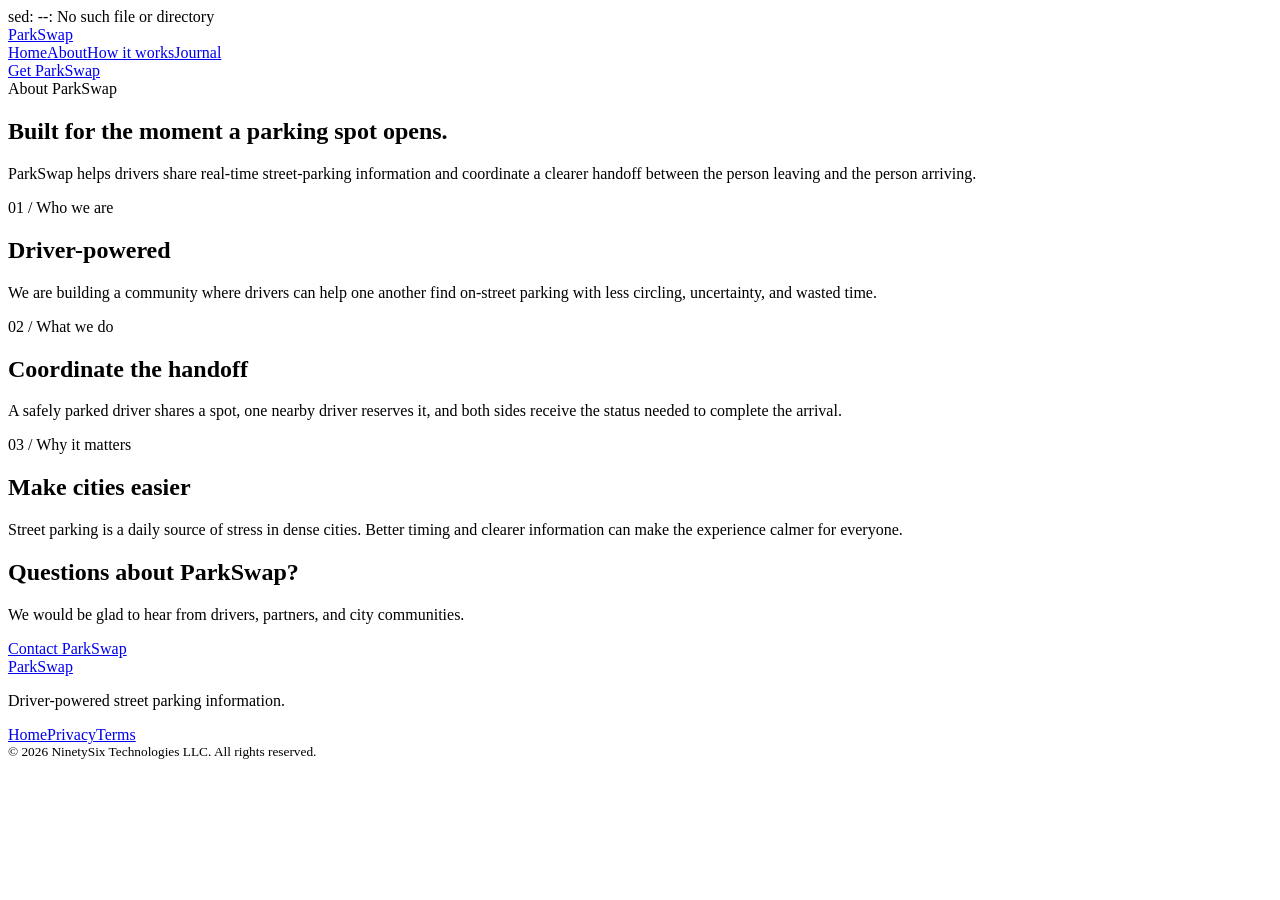
==== aboutUs/index.html @ 5dff0959 "Refresh ParkSwap destination-first app story" ====
sed: --: No such file or directory
<!doctype html>
<html lang="en">
<head>
  <meta charset="utf-8">
  <meta name="viewport" content="width=device-width, initial-scale=1">
  <meta name="description" content="Learn why ParkSwap is building a calmer, community-powered way to find and share street parking information.">
  <link rel="canonical" href="https://parkswap.com/aboutUs">
  <meta property="og:type" content="website">
  <meta property="og:title" content="About ParkSwap">
  <meta property="og:description" content="A driver-powered parking community built around clearer, faster street-spot handoffs.">
  <meta property="og:url" content="https://parkswap.com/aboutUs">
  <link rel="icon" type="image/png" href="../parkswap-app-icon.png">
  <link rel="apple-touch-icon" href="../parkswap-app-icon.png">
  <title>ParkSwap | About Us</title>
  <link rel="preconnect" href="https://fonts.googleapis.com">
  <link rel="preconnect" href="https://fonts.gstatic.com" crossorigin>
  <link href="https://fonts.googleapis.com/css2?family=Manrope:wght@400;500;600;700;800&display=swap" rel="stylesheet">
  <link rel="stylesheet" href="../styles.css">
  <link rel="stylesheet" href="../pages.css">
</head>
<body class="content-page">
  <header class="site-header">
    <a class="brand" href="../" aria-label="ParkSwap home"><img class="brand-app-icon" src="../parkswap-app-icon.png" alt=""><span>ParkSwap</span></a>
    <nav aria-label="Primary navigation"><a href="../" >Home</a><a href="./" aria-current="page">About</a><a href="../#how">How it works</a><a href="../blog-detail/?blog=1">Journal</a></nav>
    <a class="button button-small button-dark" href="https://apps.apple.com/us/app/parkswap-swap-your-spot/id1494510599">Get ParkSwap</a>
  </header>
  <main>
    <section class="page-hero"><div class="content-shell"><span class="kicker">About ParkSwap</span><h1>Built for the moment a parking spot opens.</h1><p>ParkSwap helps drivers share real-time street-parking information and coordinate a clearer handoff between the person leaving and the person arriving.</p></div></section>
    <section class="content-shell page-content" style="display:block">
      <div class="about-grid">
        <article class="about-card"><span class="step-number">01 / Who we are</span><h2>Driver-powered</h2><p>We are building a community where drivers can help one another find on-street parking with less circling, uncertainty, and wasted time.</p></article>
        <article class="about-card"><span class="step-number">02 / What we do</span><h2>Coordinate the handoff</h2><p>A safely parked driver shares a spot, one nearby driver reserves it, and both sides receive the status needed to complete the arrival.</p></article>
        <article class="about-card"><span class="step-number">03 / Why it matters</span><h2>Make cities easier</h2><p>Street parking is a daily source of stress in dense cities. Better timing and clearer information can make the experience calmer for everyone.</p></article>
      </div>
    </section>
    <section class="contact-band content-shell"><div><h2>Questions about ParkSwap?</h2><p>We would be glad to hear from drivers, partners, and city communities.</p></div><a class="button button-dark button-small" href="mailto:contact@parkswap.com">Contact ParkSwap</a></section>
  </main>
  <footer><a class="brand brand-footer" href="../" aria-label="ParkSwap home"><img class="brand-app-icon" src="../parkswap-app-icon.png" alt=""><span>ParkSwap</span></a><p>Driver-powered street parking information.</p><div><a href="../">Home</a><a href="../privacy/">Privacy</a><a href="../terms/">Terms</a></div><small>© 2026 NinetySix Technologies LLC. All rights reserved.</small></footer>
</body>
</html>
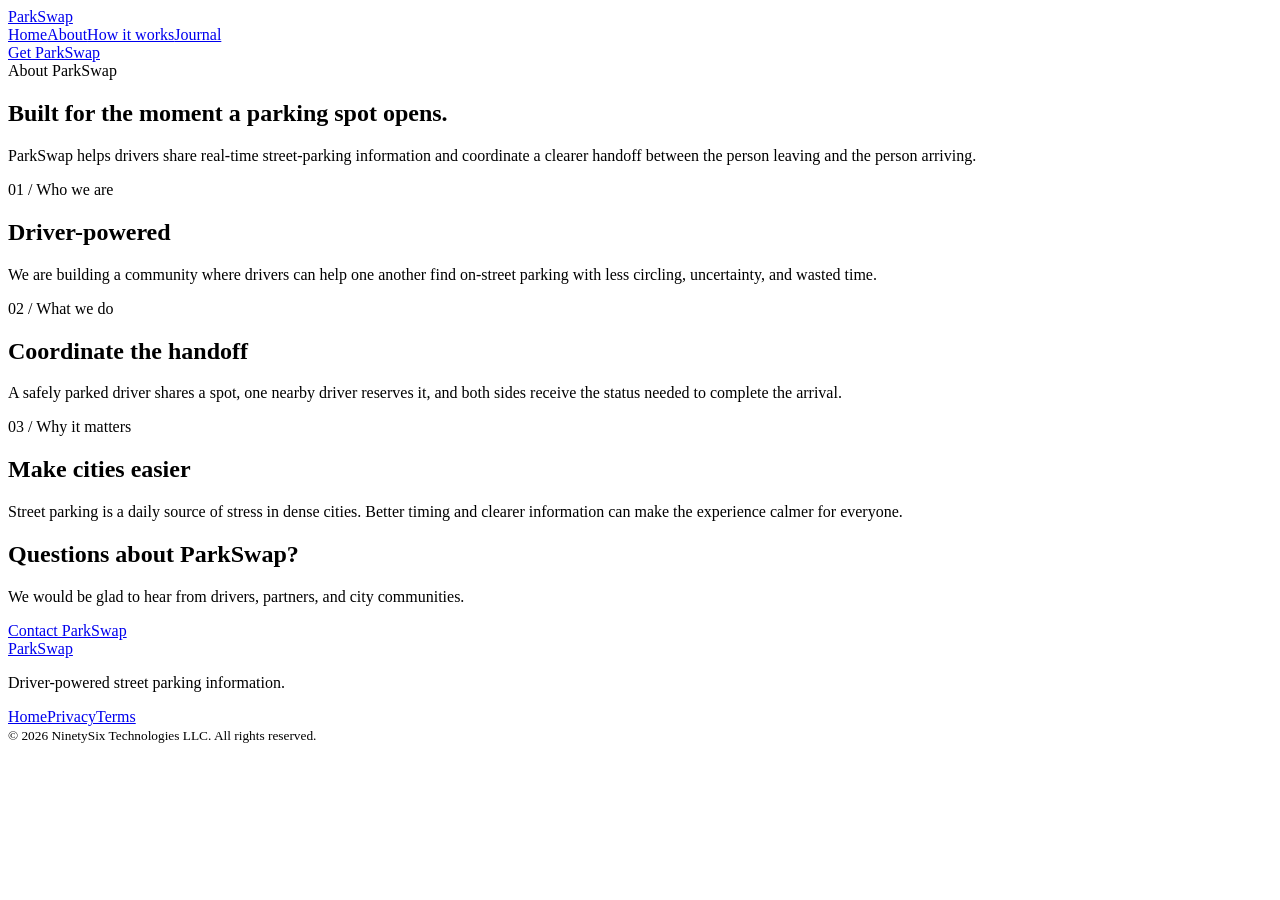
==== commit def60e62: "Repair published ParkSwap page source" ====
--- a/aboutUs/index.html
+++ b/aboutUs/index.html
@@ -1,4 +1,3 @@
-sed: --: No such file or directory
 <!doctype html>
 <html lang="en">
 <head>
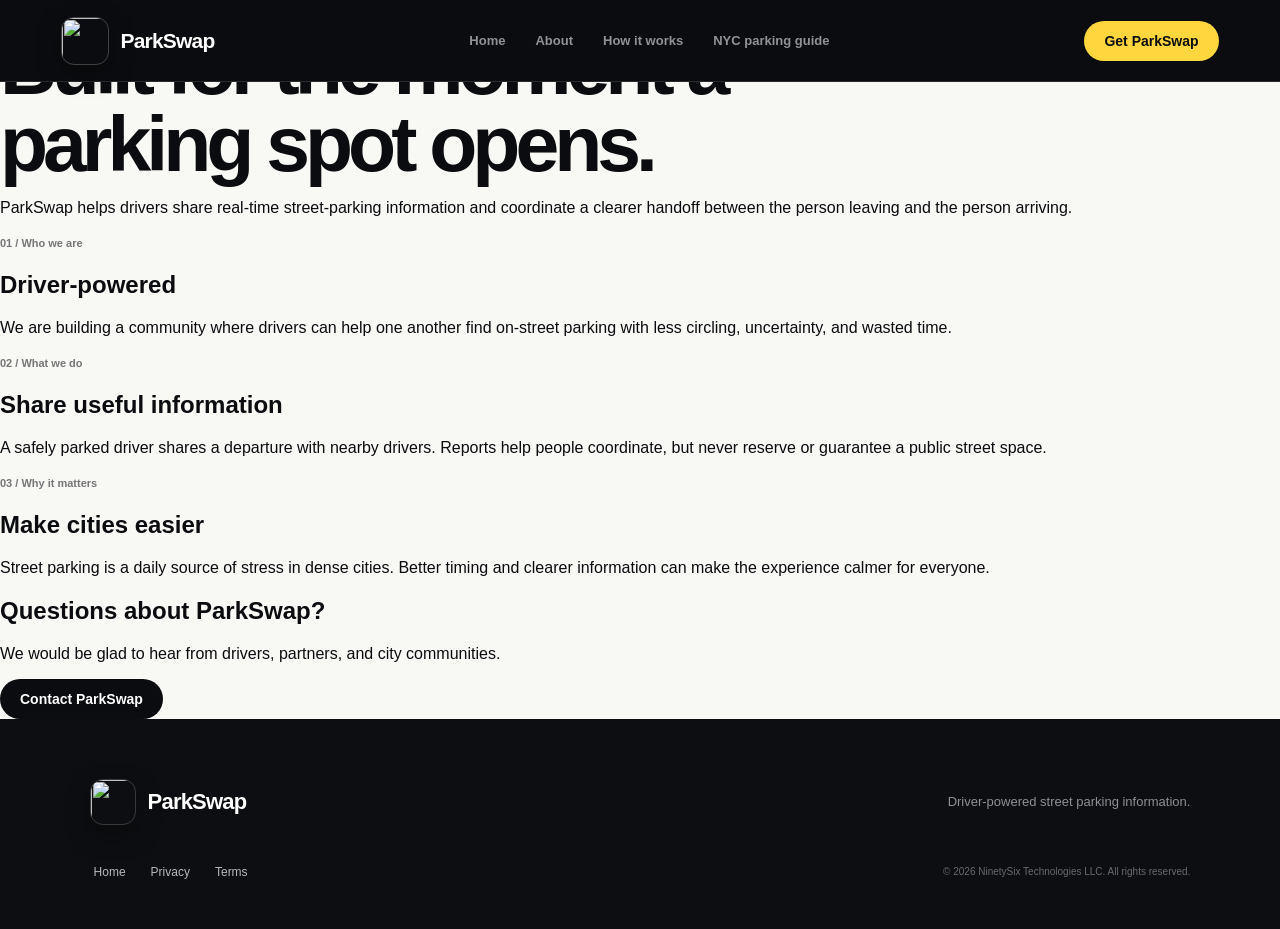
==== commit baaea786: "Make ParkSwap website NYC parking-first with verified ASP date guide" ====
--- a/aboutUs/index.html
+++ b/aboutUs/index.html
@@ -21,7 +21,7 @@
 <body class="content-page">
   <header class="site-header">
     <a class="brand" href="../" aria-label="ParkSwap home"><img class="brand-app-icon" src="../parkswap-app-icon.png" alt=""><span>ParkSwap</span></a>
-    <nav aria-label="Primary navigation"><a href="../" >Home</a><a href="./" aria-current="page">About</a><a href="../#how">How it works</a><a href="../blog-detail/?blog=1">Journal</a></nav>
+    <nav aria-label="Primary navigation"><a href="../" >Home</a><a href="./" aria-current="page">About</a><a href="../#journey">How it works</a><a href="../nyc-parking/">NYC parking guide</a></nav>
     <a class="button button-small button-dark" href="https://apps.apple.com/us/app/parkswap-swap-your-spot/id1494510599">Get ParkSwap</a>
   </header>
   <main>
@@ -29,7 +29,7 @@
     <section class="content-shell page-content" style="display:block">
       <div class="about-grid">
         <article class="about-card"><span class="step-number">01 / Who we are</span><h2>Driver-powered</h2><p>We are building a community where drivers can help one another find on-street parking with less circling, uncertainty, and wasted time.</p></article>
-        <article class="about-card"><span class="step-number">02 / What we do</span><h2>Coordinate the handoff</h2><p>A safely parked driver shares a spot, one nearby driver reserves it, and both sides receive the status needed to complete the arrival.</p></article>
+        <article class="about-card"><span class="step-number">02 / What we do</span><h2>Share useful information</h2><p>A safely parked driver shares a departure with nearby drivers. Reports help people coordinate, but never reserve or guarantee a public street space.</p></article>
         <article class="about-card"><span class="step-number">03 / Why it matters</span><h2>Make cities easier</h2><p>Street parking is a daily source of stress in dense cities. Better timing and clearer information can make the experience calmer for everyone.</p></article>
       </div>
     </section>
--- a/styles.css
+++ b/styles.css
@@ -0,0 +1,133 @@
+:root{--ink:#0b0c0f;--soft:#f4f3ee;--line:#d9d8d1;--yellow:#ffd63d;--yellow2:#fff0a8;--white:#fff;--muted:#686a70}
+*{box-sizing:border-box}html{scroll-behavior:smooth}body{margin:0;background:#f8f8f5;color:var(--ink);font-family:Manrope,Arial,sans-serif;-webkit-font-smoothing:antialiased}a{color:inherit;text-decoration:none}.site-header{height:82px;display:flex;align-items:center;justify-content:space-between;padding:0 4.8vw;border-bottom:1px solid rgba(11,12,15,.1);position:absolute;z-index:10;width:100%}.brand{display:flex;align-items:center;gap:11px;font-size:20px;font-weight:800;letter-spacing:-.7px}.brand-mark{width:31px;height:31px;border:2px solid var(--ink);border-radius:50% 50% 50% 8px;transform:rotate(-45deg);display:grid;place-items:center}.brand-mark span{width:8px;height:8px;background:var(--yellow);border:2px solid var(--ink);border-radius:50%}.site-header nav{display:flex;gap:30px;font-size:13px;font-weight:700}.site-header nav a{opacity:.72}.site-header nav a:hover{opacity:1}.button{display:inline-flex;align-items:center;justify-content:center;gap:18px;border-radius:999px;font-weight:800;font-size:14px;transition:.2s ease}.button:hover{transform:translateY(-2px)}.button-small{padding:12px 20px}.button-dark{background:var(--ink);color:white}.button-primary{padding:17px 25px;background:var(--yellow);border:1px solid #d5b21c}.button-quiet{padding:16px 23px;border:1px solid rgba(11,12,15,.18)}.section-shell{padding-left:7vw;padding-right:7vw}.hero{min-height:760px;padding-top:145px;padding-bottom:76px;display:grid;grid-template-columns:1.03fr .97fr;gap:5vw;align-items:center;background:radial-gradient(circle at 81% 28%,rgba(255,214,61,.33),transparent 29%),linear-gradient(180deg,#f7f6f1,#efeee7)}.eyebrow,.kicker{text-transform:uppercase;letter-spacing:1.7px;font-size:11px;font-weight:800}.eyebrow{display:flex;align-items:center;gap:10px;margin-bottom:28px}.eyebrow span{width:28px;height:2px;background:var(--ink)}h1{font-size:clamp(54px,6.15vw,92px);line-height:.98;letter-spacing:-5px;margin:0;max-width:760px}h1 em{font-style:normal;color:#7d7e82}.hero-lead{font-size:18px;line-height:1.72;max-width:620px;color:#4f5156;margin:30px 0 31px}.hero-actions{display:flex;gap:12px;flex-wrap:wrap}.trust-row{margin-top:56px;padding-top:25px;border-top:1px solid rgba(11,12,15,.13);display:flex;gap:27px;font-size:11px;font-weight:700;text-transform:uppercase;letter-spacing:.55px}.trust-row b{color:#a07f00;margin-right:6px}.hero-visual{height:560px;position:relative;border-radius:40px;background:#111217;overflow:hidden;box-shadow:0 35px 80px rgba(11,12,15,.18)}.map-grid{position:absolute;inset:0;background-image:linear-gradient(rgba(255,255,255,.055) 1px,transparent 1px),linear-gradient(90deg,rgba(255,255,255,.055) 1px,transparent 1px);background-size:48px 48px;transform:rotate(10deg) scale(1.25)}.phone{position:absolute;overflow:hidden;background:#111;border:8px solid #25262c;border-radius:37px;box-shadow:0 20px 55px rgba(0,0,0,.45)}.phone img{width:100%;height:100%;display:block;object-fit:cover;object-position:top}.phone-main{height:490px;width:226px;right:85px;top:36px;z-index:3}.phone-back{height:430px;width:200px;right:-30px;top:98px;opacity:.55;transform:rotate(7deg)}.signal{position:absolute;z-index:5;background:rgba(255,255,255,.96);border:1px solid #ddd;border-radius:16px;padding:13px 14px;display:grid;grid-template-columns:10px 1fr auto;gap:9px;align-items:center;box-shadow:0 15px 30px rgba(0,0,0,.22);font-size:11px;font-weight:800}.signal i{height:10px;width:10px;border-radius:50%;background:#2aca80;box-shadow:0 0 0 5px rgba(42,202,128,.14)}.signal strong{font-size:10px;color:#7a7b7e}.signal-one{left:30px;top:120px}.signal-two{left:55px;bottom:82px}.value-strip{height:75px;background:var(--yellow);display:flex;align-items:center;justify-content:center;gap:42px;font-size:12px;font-weight:800;letter-spacing:1.3px}.value-strip i{width:6px;height:6px;border-radius:50%;background:var(--ink)}.section-pad{padding-top:125px;padding-bottom:125px}.section-heading{display:flex;justify-content:space-between;gap:50px;align-items:flex-end;margin-bottom:55px}.kicker{display:block;color:#806b19;margin-bottom:17px}.section-heading h2,.split-copy h2,.safety-copy h2,.download-section h2{font-size:clamp(40px,5vw,72px);line-height:1.04;letter-spacing:-3.5px;margin:0}.section-heading>p{max-width:440px;font-size:16px;line-height:1.7;color:var(--muted);margin:0 0 5px}.steps{display:grid;grid-template-columns:repeat(4,1fr);gap:14px}.step-card{min-height:360px;border:1px solid var(--line);border-radius:24px;padding:27px;display:flex;flex-direction:column;background:#fff}.step-yellow{background:var(--yellow);border-color:#d9b620}.step-dark{background:var(--ink);color:white;border-color:var(--ink)}.step-number{font-size:11px;font-weight:800;opacity:.55}.step-icon{margin:auto 0 30px;width:60px;height:60px;border:1px solid currentColor;border-radius:50%;display:grid;place-items:center;font-size:24px}.step-card h3{font-size:24px;letter-spacing:-1px;margin:0 0 12px}.step-card p{margin:0;line-height:1.62;font-size:14px;opacity:.68}.split-section{display:grid;grid-template-columns:1fr 1fr;min-height:760px;background:var(--ink);color:white}.split-copy{padding:110px 7vw}.split-copy>p{color:#a9abb2;line-height:1.7;max-width:560px}.feature-list{list-style:none;margin:47px 0 0;padding:0;border-top:1px solid #303138}.feature-list li{display:grid;grid-template-columns:45px 1fr;gap:15px;padding:20px 0;border-bottom:1px solid #303138}.feature-list li>span{font-size:10px;color:var(--yellow);font-weight:800}.feature-list b{display:block;font-size:15px}.feature-list small{display:block;color:#93959c;margin-top:5px;line-height:1.5}.feature-visual{position:relative;overflow:hidden;background:linear-gradient(135deg,var(--yellow2),var(--yellow))}.feature-visual:before{content:"";position:absolute;inset:0;background-image:radial-gradient(#111 1px,transparent 1px);background-size:24px 24px;opacity:.12}.feature-phone{width:260px;height:560px;left:50%;top:50%;transform:translate(-40%,-47%);border-color:#202126}.feature-stat{position:absolute;z-index:3;top:58px;left:55px;background:#fff;color:#111;padding:20px;border-radius:18px;box-shadow:0 12px 35px rgba(0,0,0,.15)}.feature-stat strong{display:block;font-size:28px;letter-spacing:-1px}.feature-stat span{font-size:11px;color:#74757a;line-height:1.45}.feature-note{position:absolute;z-index:4;bottom:62px;right:36px;background:#111;color:white;padding:16px 18px;border-radius:17px;display:flex;gap:13px;align-items:center}.feature-note i{width:12px;height:12px;background:#35d08a;border-radius:50%;box-shadow:0 0 0 6px rgba(53,208,138,.15)}.feature-note b,.feature-note small{display:block}.feature-note b{font-size:12px}.feature-note small{font-size:10px;color:#9b9ca2;margin-top:3px}.app-section{background:#f8f8f5}.app-gallery{display:grid;grid-template-columns:repeat(3,1fr);gap:18px}.app-gallery figure{margin:0;padding:36px 36px 24px;background:#ebeae4;border-radius:25px;overflow:hidden}.app-gallery img{display:block;width:72%;max-height:505px;object-fit:cover;object-position:top;margin:0 auto -80px;border:7px solid #191a1e;border-radius:31px;box-shadow:0 20px 45px rgba(0,0,0,.18)}.app-gallery figcaption{background:#ebeae4;position:relative;padding-top:22px;display:flex;justify-content:space-between;align-items:end}.app-gallery figcaption b{font-size:19px}.app-gallery figcaption span{font-size:11px;color:#696b70}.safety-section{padding:115px 7vw;background:#e9e9e5;display:grid;grid-template-columns:.9fr 1.1fr;gap:8vw}.safety-copy p{font-size:15px;line-height:1.75;color:#62646a;max-width:560px}.safety-grid{display:grid;gap:12px}.safety-grid>div{background:white;border-radius:17px;padding:20px 22px;display:grid;grid-template-columns:40px 1fr;align-items:center}.safety-grid span{font-size:10px;font-weight:800;color:#a4860c;grid-row:1/3}.safety-grid b{font-size:14px}.safety-grid p{font-size:12px;color:#77797e;margin:4px 0 0}.download-section{margin-top:18px;margin-bottom:18px;min-height:440px;border-radius:34px;background:var(--yellow);display:flex;align-items:center;justify-content:space-between;gap:50px}.download-section>div:first-child{max-width:710px}.download-section p{color:#5d501b}.store-actions{display:grid;gap:10px;min-width:235px}.store-actions a{background:#111;color:#fff;border-radius:14px;padding:13px 17px;display:grid;grid-template-columns:32px 1fr;column-gap:10px}.store-actions a>span{grid-row:1/3;font-size:23px;align-self:center}.store-actions small{font-size:9px;color:#bbb}.store-actions b{font-size:17px;line-height:1.1}footer{background:#0d0e11;color:white;padding:60px 7vw 35px;display:grid;grid-template-columns:1fr 1fr;gap:25px;align-items:center}.brand-footer .brand-mark{border-color:white}.brand-footer .brand-mark span{border-color:white}footer p{color:#8e9097;text-align:right;font-size:13px}footer>div{display:flex;gap:25px;font-size:12px;color:#b6b8bd}footer small{text-align:right;color:#686a70;font-size:10px}
+@media(max-width:1000px){.site-header nav{display:none}.hero{grid-template-columns:1fr;padding-top:130px}.hero-visual{height:530px}.split-section{grid-template-columns:1fr}.feature-visual{min-height:680px}.safety-section{grid-template-columns:1fr}.download-section{flex-direction:column;align-items:flex-start;justify-content:center}.store-actions{display:flex;width:100%}.store-actions a{flex:1}.trust-row{flex-wrap:wrap}.section-heading{align-items:flex-start;flex-direction:column}.section-heading>p{max-width:620px}.app-gallery figure{padding:25px 15px 20px}}
+@media(max-width:700px){.site-header{padding:0 20px;height:70px}.site-header .button-small{display:none}.section-shell{padding-left:20px;padding-right:20px}.hero{padding-top:110px;padding-bottom:30px;gap:35px}.hero h1{font-size:50px;letter-spacing:-3px}.hero-lead{font-size:15px}.hero-actions .button{width:100%}.trust-row{margin-top:34px}.hero-visual{height:445px;border-radius:28px}.phone-main{height:395px;width:184px;right:24px;top:24px}.phone-back{display:none}.signal-one{left:14px;top:85px}.signal-two{left:20px;bottom:50px}.value-strip{height:auto;padding:18px 20px;justify-content:flex-start;overflow:hidden;gap:18px;white-space:nowrap}.value-strip span{font-size:9px}.section-pad{padding-top:80px;padding-bottom:80px}.section-heading h2,.split-copy h2,.safety-copy h2,.download-section h2{font-size:42px;letter-spacing:-2.5px}.steps{grid-template-columns:1fr}.step-card{min-height:300px}.split-copy{padding:80px 20px}.feature-visual{min-height:570px}.feature-phone{height:450px;width:210px}.feature-stat{top:25px;left:15px}.feature-note{bottom:28px;right:12px}.app-gallery{grid-template-columns:1fr}.app-gallery img{width:68%;max-height:490px}.safety-section{padding:80px 20px}.safety-grid>div{grid-template-columns:35px 1fr}.download-section{border-radius:25px;padding-top:65px;padding-bottom:65px}.store-actions{display:grid}.store-actions a{width:100%}footer{grid-template-columns:1fr;padding:55px 20px 30px}footer p,footer small{text-align:left}footer>div{flex-wrap:wrap}}
+.site-header{background:#0b0c0f;color:#fff;border-bottom-color:rgba(255,255,255,.12)}.site-header .brand{color:#fff;font-size:21px;letter-spacing:-.8px}.site-header .brand-app-icon{height:48px;width:48px;display:block;object-fit:cover;border-radius:13px;border:1px solid rgba(255,255,255,.22);box-shadow:0 8px 24px rgba(0,0,0,.35)}.site-header nav a{color:#c5c6ca}.site-header nav a:hover{color:#fff}.site-header .button-dark{background:#ffd63d;color:#0b0c0f}.brand-footer{color:#fff;font-size:22px;font-weight:800;letter-spacing:-.8px;gap:12px}.brand-footer .brand-app-icon{height:46px;width:46px;display:block;object-fit:cover;border-radius:13px;border:1px solid rgba(255,255,255,.18);box-shadow:0 10px 26px rgba(0,0,0,.32)}body{font-family:Inter,-apple-system,BlinkMacSystemFont,"Segoe UI",sans-serif}
+@media(max-width:700px){.site-header .brand-app-icon{height:42px;width:42px;border-radius:11px}.site-header .brand{font-size:19px}.brand-footer .brand-app-icon{height:42px;width:42px;border-radius:11px}.brand-footer{font-size:20px}}
+.store-icon{grid-row:1/3;width:25px;height:31px;align-self:center;justify-self:center;display:block}
+.store-actions .app-store-link{display:block;background:transparent;padding:0;border-radius:0;line-height:0}.store-actions .app-store-link:hover{transform:translateY(-2px)}.app-store-badge{display:block;width:190px;max-width:100%;height:auto}
+.store-actions .web-app-link{display:grid;grid-template-columns:42px 1fr 28px;align-items:center;gap:12px;min-width:250px;padding:13px 15px;background:linear-gradient(135deg,#111217,#24262b);color:#fff;border:1px solid rgba(255,255,255,.16);border-radius:17px;box-shadow:0 16px 35px rgba(20,17,4,.2);transition:transform .2s ease,box-shadow .2s ease}.store-actions .web-app-link:hover{transform:translateY(-3px);box-shadow:0 20px 42px rgba(20,17,4,.27)}.web-app-mark{width:42px;height:42px;border-radius:13px;display:grid;place-items:center;background:var(--yellow);color:#111217;font-weight:900;font-size:19px;box-shadow:inset 0 0 0 1px rgba(0,0,0,.12)}.web-app-link>span:nth-child(2){display:grid;gap:3px}.web-app-link small{font-size:9px;color:#a8aab0;text-transform:uppercase;letter-spacing:.8px}.web-app-link strong{font-size:15px;letter-spacing:-.25px}.web-app-link>b{width:28px;height:28px;border-radius:50%;display:grid;place-items:center;background:#34363c;color:var(--yellow);font-size:13px}
+footer>div{gap:17px}footer>div a{display:inline-flex;align-items:center;min-height:44px;padding:0 4px}
+@media(max-width:700px){.site-header .brand-app-icon,.brand-footer .brand-app-icon{height:44px;width:44px}}
+
+/* Product previews use the same visual language as the live ParkSwap web app. */
+.product-screen{height:100%;width:100%;background:#0b0c0f;color:#f7f7f4;font-family:Manrope,Arial,sans-serif;overflow:hidden;position:relative;text-align:left}.screen-bar{height:8.5%;min-height:42px;display:flex;align-items:center;justify-content:space-between;padding:0 7%;background:#0c0d10;border-bottom:1px solid #282a30}.screen-bar>span{display:flex;align-items:center;gap:7px;font-size:10px;font-weight:800}.screen-bar img{width:25px;height:25px;border-radius:7px;object-fit:cover}.screen-bar>b{color:#ffd63d;font-size:8px}.screen-map-canvas{height:36%;position:relative;background:linear-gradient(35deg,transparent 48%,rgba(255,255,255,.09) 49%,rgba(255,255,255,.09) 50%,transparent 51%) 0 0/58px 58px,linear-gradient(125deg,transparent 48%,rgba(255,255,255,.055) 49%,rgba(255,255,255,.055) 50%,transparent 51%) 0 0/75px 75px,#262a2e}.screen-map-canvas>small{position:absolute;left:6%;top:7%;background:#111419;border:1px solid #34373d;border-radius:999px;padding:5px 7px;font-size:6px;font-weight:700}.screen-pin{position:absolute;width:25px;height:25px;border-radius:50% 50% 50% 8px;transform:rotate(-45deg);display:grid;place-items:center;background:#ffd63d;color:#111;font-style:normal;font-size:8px;font-weight:900;box-shadow:0 5px 12px rgba(0,0,0,.28)}.screen-pin::first-letter{transform:rotate(45deg)}.screen-pin.pin-a{left:27%;top:35%}.screen-pin.pin-b{right:20%;top:19%}.screen-pin.pin-c{right:35%;bottom:13%}.screen-pin.scheduled{background:#22262b;color:#ffd63d;border:2px solid #ffd63d}.screen-sheet{height:56%;background:#111317;border-radius:18px 18px 0 0;margin-top:-14px;position:relative;z-index:2;padding:8px 10px}.screen-sheet>em{display:block;width:28px;height:3px;border-radius:99px;background:#42454b;margin:0 auto 7px}.screen-title{display:flex;align-items:center;justify-content:space-between;gap:7px}.screen-title>span{font-size:6px;color:#9da0a6;text-transform:uppercase;letter-spacing:.7px;font-weight:800}.screen-title>b{font-size:5px;color:#ffd63d;background:#272513;border:1px solid #4f4722;border-radius:999px;padding:4px 6px}.screen-sheet h3{font-size:13px;letter-spacing:-.6px;margin:4px 0 7px}.screen-action{min-height:43px;border:1px solid #34363c;border-radius:9px;padding:6px;display:grid;grid-template-columns:25px 1fr 18px;gap:6px;align-items:center;margin-top:5px;background:#191b20}.screen-action>i{width:25px;height:25px;border-radius:8px;background:#292c31;display:grid;place-items:center;color:#ffd63d;font-style:normal;font-size:10px}.screen-action span{display:grid;gap:2px}.screen-action span>b{font-size:7px}.screen-action span>small{font-size:5px;color:#92959b}.screen-action>strong{width:18px;height:18px;border-radius:50%;background:#2b2d32;display:grid;place-items:center;color:#ffd63d;font-size:7px}.screen-action.gold{background:#ffd63d;color:#111;border-color:#d6b322}.screen-action.gold>i,.screen-action.gold>strong{background:#111;color:#ffd63d}.screen-action.gold span>small{color:#64530d}.screen-action.soon{border-color:#4d4422}.screen-page{padding:12% 7% 20%}.screen-page>small,.profile-preview span>small{font-size:6px;letter-spacing:.8px;color:#ffd63d;font-weight:800}.screen-page>h3{font-size:18px;letter-spacing:-.8px;margin:4px 0}.screen-page>p{font-size:7px;line-height:1.5;color:#96999f;margin:0 0 14px}.mini-activity{display:grid;grid-template-columns:30px 1fr auto;gap:7px;align-items:center;padding:9px 8px;margin-bottom:7px;border:1px solid #303238;background:#17191d;border-radius:10px}.mini-activity>i{width:29px;height:29px;border-radius:9px;background:#ffd63d;color:#111;display:grid;place-items:center;font-style:normal;font-size:10px;font-weight:900}.mini-activity span{display:grid;gap:2px}.mini-activity span>b{font-size:7px}.mini-activity span>small{font-size:5px;color:#93969c}.mini-activity>strong{font-size:6px;color:#ffd63d}.screen-nav{position:absolute;left:0;right:0;bottom:0;height:11%;background:#111317;border-top:1px solid #2b2d32;display:flex;justify-content:space-around;align-items:center}.screen-nav>b{font-size:10px;color:#767980;display:grid;gap:2px;text-align:center}.screen-nav>b.active{color:#ffd63d}.screen-nav small{font-size:5px;font-weight:700}.profile-preview{display:flex;align-items:center;gap:9px;margin-bottom:13px}.profile-preview>img{width:43px;height:43px;border-radius:12px}.profile-preview h3{font-size:14px;margin:2px 0}.profile-preview p{font-size:6px;color:#92959b;margin:0}.profile-card{border:1px solid #303238;background:#17191d;border-radius:11px;padding:10px;margin-top:8px;display:grid;gap:8px}.profile-card>span{display:grid;gap:3px;font-size:6px;color:#94979d}.profile-card b{font-size:7px;color:#f6f6f3}.profile-card>small{font-size:5px;color:#94979d}.gallery-phone{width:72%;height:505px;margin:0 auto -80px;border:7px solid #191a1e;border-radius:31px;box-shadow:0 20px 45px rgba(0,0,0,.18);overflow:hidden;background:#0b0c0f}.app-gallery figcaption{z-index:2}.app-gallery figure{min-width:0}
+@media(max-width:700px){.gallery-phone{width:68%;height:490px}.screen-action{min-height:41px}.screen-sheet h3{font-size:12px}}
+
+/* Product captures mirror the live NYC parking states. */
+.screen-map-canvas.nyc-map{background:linear-gradient(26deg,transparent 47%,rgba(255,255,255,.11) 48%,rgba(255,255,255,.11) 50%,transparent 51%) 0 0/42px 66px,linear-gradient(116deg,transparent 47%,rgba(255,255,255,.07) 48%,rgba(255,255,255,.07) 50%,transparent 51%) 0 0/64px 48px,radial-gradient(circle at 72% 28%,rgba(255,191,0,.08),transparent 25%),#24272b}.screen-map-canvas.nyc-map:after{content:"NEW YORK";position:absolute;right:7%;bottom:8%;font-size:12px;font-weight:900;letter-spacing:.4px;color:rgba(255,255,255,.18)}.screen-user-dot{position:absolute;width:16px;height:16px;border:3px solid #fff;border-radius:50%;left:48%;top:57%;box-shadow:0 0 0 6px rgba(52,120,246,.22);background:#3478f6}.screen-user-dot.looking{background:#ff6b63;box-shadow:0 0 0 6px rgba(255,107,99,.22)}.screen-user-dot.scheduled{background:#17191c;border-color:#ffd63d;box-shadow:0 0 0 6px rgba(255,191,0,.2)}.mode-looking .screen-sheet,.mode-scheduled .screen-sheet{padding-top:7px}.mode-looking .screen-action,.mode-scheduled .screen-action{min-height:40px;margin-top:4px}.mode-looking .screen-sheet h3,.mode-scheduled .screen-sheet h3{margin-bottom:5px}
+.app-gallery .screen-bar img{width:29px;height:29px;border-radius:8px;box-shadow:0 0 0 1px rgba(255,214,61,.5),0 5px 12px rgba(0,0,0,.45)}
+
+/* Authentic product photography and verified iPhone screens. */
+.hero-visual{background:linear-gradient(90deg,rgba(9,11,15,.88),rgba(9,11,15,.3)),url('assets/parkswap-nyc-blue-hour-v2.jpg') center/cover no-repeat}
+.hero-visual .map-grid{background:radial-gradient(circle at 72% 38%,rgba(255,214,61,.22),transparent 30%);transform:none}
+.feature-phone img{width:100%;height:100%;display:block;object-fit:cover;object-position:top}
+@media(max-width:700px){.hero-visual{background-position:58% center}.signal{max-width:175px}.phone-main{box-shadow:0 22px 50px rgba(0,0,0,.6)}}
+
+/* 2026 launch story: real navigation, understandable parking, community proof. */
+.hero{background:radial-gradient(circle at 78% 25%,rgba(255,214,61,.14),transparent 28%),linear-gradient(145deg,#fafaf7 0%,#f0f1ee 100%)}
+.hero h1{max-width:820px}
+.hero h1 em{color:#555861}
+.hero-proof{position:absolute;z-index:6;left:28px;right:28px;bottom:22px;display:flex;justify-content:space-between;align-items:center;gap:18px;padding:14px 17px;border:1px solid rgba(255,255,255,.16);border-radius:15px;background:rgba(8,10,14,.84);backdrop-filter:blur(15px);color:#fff;box-shadow:0 15px 35px rgba(0,0,0,.3)}
+.hero-proof b{font-size:10px;letter-spacing:1.3px;color:var(--yellow)}
+.hero-proof span{font-size:10px;color:#d6d8dd;text-align:right}
+.value-strip{background:#0b0c0f;color:#fff;border-top:1px solid #23252b;border-bottom:1px solid #23252b}
+.value-strip i{background:var(--yellow)}
+
+.proof-section{display:grid;grid-template-columns:minmax(320px,.82fr) minmax(440px,1.18fr);gap:8vw;align-items:center;background:#f8f8f5}
+.proof-phone-wrap{position:relative;min-height:665px;display:grid;place-items:center;border-radius:38px;background:linear-gradient(150deg,#17191f,#272a31);overflow:hidden;box-shadow:0 35px 70px rgba(17,19,24,.18)}
+.proof-phone-wrap:before{content:"";position:absolute;width:520px;height:520px;border-radius:50%;background:radial-gradient(circle,rgba(255,214,61,.17),transparent 64%);right:-180px;top:-180px}
+.proof-phone{position:relative;width:270px;height:585px;overflow:hidden;border:8px solid #08090b;border-radius:42px;box-shadow:0 28px 60px rgba(0,0,0,.52)}
+.proof-phone img{width:100%;height:100%;object-fit:cover;object-position:top;display:block}
+.proof-badge{position:absolute;z-index:2;top:25px;left:25px;color:#fff;font-size:9px;font-weight:850;letter-spacing:1.2px;border:1px solid rgba(255,255,255,.18);background:rgba(9,10,13,.68);padding:10px 12px;border-radius:999px}
+.proof-copy h2,.drive-copy h2,.community-heading h2{font-size:clamp(42px,5.2vw,74px);line-height:1.02;letter-spacing:-3.8px;margin:0}
+.proof-intro{color:#61636a;font-size:16px;line-height:1.7;max-width:640px;margin:25px 0 28px}
+.proof-list{list-style:none;margin:0;padding:0;border-top:1px solid var(--line)}
+.proof-list li{display:grid;grid-template-columns:44px 1fr;gap:14px;padding:19px 0;border-bottom:1px solid var(--line)}
+.proof-list li>b{width:30px;height:30px;border-radius:50%;display:grid;place-items:center;background:#111318;color:var(--yellow);font-size:11px}
+.proof-list span{display:grid;gap:5px}.proof-list strong{font-size:15px}.proof-list small{font-size:12px;line-height:1.55;color:#71737a}
+
+.drive-section{min-height:810px;padding:110px 7vw;display:grid;grid-template-columns:1fr .92fr;align-items:center;gap:8vw;background:radial-gradient(circle at 87% 30%,rgba(255,214,61,.1),transparent 28%),linear-gradient(135deg,#090a0d,#191c22);color:#fff;overflow:hidden}
+.drive-copy>p{max-width:650px;color:#afb2ba;font-size:16px;line-height:1.75;margin:26px 0 36px}
+.drive-capabilities{display:grid;grid-template-columns:1fr 1fr;gap:12px}
+.drive-capabilities>span{min-height:132px;border:1px solid #32353c;border-radius:19px;background:rgba(255,255,255,.035);padding:18px;display:grid;grid-template-columns:34px 1fr;column-gap:10px;align-content:start}
+.drive-capabilities i{width:32px;height:32px;border-radius:10px;background:var(--yellow);color:#111;display:grid;place-items:center;font-style:normal;font-weight:900;grid-row:1/3}
+.drive-capabilities b{font-size:13px;margin-top:2px}.drive-capabilities small{font-size:10px;line-height:1.5;color:#8f929a;margin-top:5px}
+.drive-visual{position:relative;min-height:640px;border-radius:38px;background:linear-gradient(160deg,#2a2d34,#121419);border:1px solid #343740;display:grid;place-items:center;box-shadow:0 35px 80px rgba(0,0,0,.4)}
+.drive-phone{width:275px;height:595px;border:8px solid #050607;border-radius:42px;overflow:hidden;box-shadow:0 28px 65px rgba(0,0,0,.62)}
+.drive-phone img{width:100%;height:100%;object-fit:cover;object-position:top;display:block}
+.drive-callout{position:absolute;padding:12px 14px;border-radius:13px;background:rgba(255,255,255,.96);color:#111;box-shadow:0 15px 35px rgba(0,0,0,.32);display:grid;gap:3px}.drive-callout b{font-size:8px;letter-spacing:1px;color:#8a6e00}.drive-callout span{font-size:10px;font-weight:800}.callout-turn{top:95px;left:-45px}.callout-search{right:-42px;bottom:145px}.drive-caption{position:absolute;left:24px;right:24px;bottom:15px;margin:0;text-align:center;color:#8f929b;font-size:9px;line-height:1.45}.drive-caption strong{color:#c4c6cc}
+
+.community-section{padding:120px 7vw;background:#f0f1ee;color:#0b0c0f}
+.community-heading{display:grid;grid-template-columns:1fr 1.15fr;column-gap:7vw;align-items:end;margin-bottom:55px}.community-heading .kicker{grid-column:1/-1}.community-heading p{margin:0 0 6px;color:#63656c;font-size:16px;line-height:1.7;max-width:620px}
+.community-flow{display:grid;grid-template-columns:repeat(4,1fr);gap:12px}
+.community-flow article{min-height:300px;padding:25px;border:1px solid #d7d8d3;border-radius:22px;background:#fff;display:flex;flex-direction:column}
+.community-flow article>span{font-size:10px;color:#8b8d93;font-weight:850}.community-flow i{width:54px;height:54px;border-radius:17px;display:grid;place-items:center;background:#111318;color:var(--yellow);font-style:normal;font-size:18px;font-weight:900;margin:auto 0 24px}.community-flow h3{font-size:20px;letter-spacing:-.7px;margin:0 0 10px}.community-flow p{font-size:12px;line-height:1.6;color:#6d6f75;margin:0}.community-flow strong{color:#111}
+.community-highlight{margin-top:15px;padding:28px 30px;border-radius:24px;background:#111318;color:#fff;display:grid;grid-template-columns:1fr auto;gap:35px;align-items:center}.community-highlight>div:first-child{display:grid;gap:7px}.community-highlight>div:first-child b{font-size:22px}.community-highlight>div:first-child span{font-size:12px;line-height:1.55;color:#aeb1b8;max-width:600px}.community-mini{min-width:290px;padding:15px 17px;border:1px solid #363940;border-radius:15px;background:#1b1e24;display:grid;gap:4px}.community-mini span{font-size:8px;letter-spacing:1px;color:var(--yellow);font-weight:850}.community-mini strong{font-size:13px}.community-mini small{font-size:9px;color:#8e9199}
+
+.app-section{background:#fafaf8}.app-gallery{gap:15px}.app-gallery figure{background:#e9eae6;padding:30px 24px 24px}.app-gallery figcaption{background:#e9eae6;display:grid;gap:6px;align-items:start}.app-gallery figcaption b{font-size:17px}.app-gallery figcaption span{font-size:10px;line-height:1.45;max-width:260px}
+.download-section{background:linear-gradient(135deg,#f3f2ec,#deded7);border:1px solid #d2d2cb}.download-section p{color:#62646a}.download-section:after{content:"";width:10px;height:170px;border-radius:99px;background:var(--yellow)}
+
+@media(max-width:1000px){.proof-section,.drive-section{grid-template-columns:1fr}.proof-phone-wrap{min-height:620px}.drive-visual{width:min(100%,610px);margin:auto}.community-heading{grid-template-columns:1fr}.community-heading p{margin-top:24px}.community-flow{grid-template-columns:1fr 1fr}}
+@media(max-width:700px){.hero-proof{left:13px;right:13px;bottom:12px;padding:11px}.hero-proof span{font-size:8px}.proof-section{gap:45px}.proof-phone-wrap{min-height:550px;border-radius:28px}.proof-phone{width:228px;height:494px;border-radius:36px}.proof-copy h2,.drive-copy h2,.community-heading h2{font-size:42px;letter-spacing:-2.6px}.drive-section{padding:80px 20px;gap:48px}.drive-capabilities{grid-template-columns:1fr}.drive-visual{min-height:555px;border-radius:27px}.drive-phone{width:226px;height:489px;border-radius:36px}.drive-callout{display:none}.drive-caption{font-size:8px}.community-section{padding:80px 20px}.community-flow{grid-template-columns:1fr}.community-flow article{min-height:260px}.community-highlight{grid-template-columns:1fr;padding:23px}.community-mini{min-width:0}.app-gallery figure{padding:24px 15px 22px}.download-section:after{display:none}}
+
+/* Complete-trip positioning: premium neutral surfaces with ParkSwap yellow as an accent. */
+.step-accent{background:linear-gradient(155deg,#fff,#f0f2f5);border-color:#cfd2d8;box-shadow:inset 0 4px 0 var(--yellow)}
+.difference-section{background:#f8f8f5}
+.difference-heading{display:grid;grid-template-columns:minmax(0,1.1fr) minmax(320px,.7fr);gap:7vw;align-items:end;margin-bottom:48px}
+.difference-heading .kicker{grid-column:1/-1}
+.difference-heading h2{font-size:clamp(42px,5.2vw,74px);line-height:1.02;letter-spacing:-3.8px;margin:0}
+.difference-heading p{font-size:16px;line-height:1.72;color:#666970;margin:0 0 5px}
+.difference-grid{display:grid;grid-template-columns:repeat(3,1fr);gap:14px}
+.difference-grid article{min-height:300px;padding:28px;border:1px solid #d8d9d5;border-radius:25px;background:linear-gradient(160deg,#fff,#f1f2ef);display:flex;flex-direction:column;box-shadow:0 20px 45px rgba(13,15,19,.05)}
+.difference-grid article:nth-child(2){background:linear-gradient(155deg,#111318,#20232a);border-color:#30333a;color:#fff;transform:translateY(-14px);box-shadow:0 28px 65px rgba(13,15,19,.18)}
+.difference-grid span{font-size:10px;font-weight:850;letter-spacing:1.2px;color:#927500}
+.difference-grid article:nth-child(2) span{color:var(--yellow)}
+.difference-grid h3{font-size:26px;line-height:1.1;letter-spacing:-1.1px;margin:auto 0 13px}
+.difference-grid p{font-size:13px;line-height:1.65;color:#696c73;margin:0}
+.difference-grid article:nth-child(2) p{color:#aeb1b9}
+@media(max-width:900px){.difference-heading{grid-template-columns:1fr}.difference-heading p{max-width:620px}.difference-grid{grid-template-columns:1fr}.difference-grid article{min-height:245px}.difference-grid article:nth-child(2){transform:none}}
+@media(max-width:700px){.difference-heading h2{font-size:42px;letter-spacing:-2.6px}.difference-grid article{padding:24px}}
+
+
+
+/* Five distinct moments: navigation leads, supporting flows stay visually balanced. */
+@media(min-width:1001px){
+  .app-gallery{grid-template-columns:repeat(6,minmax(0,1fr))}
+  .app-gallery figure{grid-column:span 2}
+  .app-gallery figure:nth-child(4){grid-column:2/span 2}
+  .app-gallery figure:nth-child(5){grid-column:4/span 2}
+}
+@media(max-width:1000px) and (min-width:701px){
+  .app-gallery{grid-template-columns:repeat(2,minmax(0,1fr))}
+  .app-gallery figure:first-child{grid-column:1/-1}
+  .app-gallery figure:first-child img{width:44%}
+}
+@media(max-width:700px){
+  .app-gallery figure{grid-column:auto}
+}
+
+/* A single, non-repetitive product journey. */
+.journey-section{background:#f7f7f4}
+.journey-heading{display:grid;grid-template-columns:minmax(0,1fr) minmax(320px,.72fr);gap:8vw;align-items:end;margin-bottom:56px}
+.journey-heading .kicker{grid-column:1/-1}
+.journey-heading h2{font-size:clamp(46px,5.6vw,82px);line-height:.96;letter-spacing:-4.5px;margin:0}
+.journey-heading p{font-size:16px;line-height:1.72;color:#64676e;margin:0 0 6px;max-width:560px}
+.journey-showcase{display:grid;grid-template-columns:minmax(0,1.15fr) minmax(360px,.85fr);gap:18px}
+.journey-live{min-height:780px;border-radius:34px;background:radial-gradient(circle at 88% 12%,rgba(255,214,61,.18),transparent 28%),linear-gradient(145deg,#090a0d,#1b1e24);color:#fff;display:grid;grid-template-rows:auto 1fr;overflow:hidden;position:relative}
+.journey-copy{padding:42px 44px 24px;position:relative;z-index:2}
+.journey-number,.journey-outcomes article span{font-size:10px;letter-spacing:1.35px;font-weight:850;color:var(--yellow)}
+.journey-copy h3{font-size:clamp(32px,3.6vw,54px);line-height:1.02;letter-spacing:-2.2px;margin:17px 0 16px;max-width:620px}
+.journey-copy p{font-size:14px;line-height:1.7;color:#b2b5bd;max-width:600px;margin:0}
+.journey-facts{display:flex;gap:8px;flex-wrap:wrap;margin-top:22px}.journey-facts b{font-size:9px;letter-spacing:.3px;padding:9px 11px;border:1px solid #393c44;background:#20232a;border-radius:999px;color:#eef0f4}
+.journey-live-visual{align-self:end;height:470px;margin:0 34px 0;border-radius:28px 28px 0 0;overflow:hidden;border:1px solid #353840;border-bottom:0;background:#16181d;box-shadow:0 -12px 55px rgba(0,0,0,.38)}
+.journey-live-visual img{width:100%;height:100%;display:block;object-fit:cover;object-position:center 33%}
+.journey-outcomes{display:grid;gap:12px}
+.journey-outcomes article{min-height:183px;border:1px solid #d7d8d4;border-radius:25px;background:#fff;display:grid;grid-template-columns:142px 1fr;gap:22px;padding:14px;overflow:hidden;align-items:center}
+.journey-outcomes article:nth-child(even){background:#ecece8}
+.outcome-visual{height:155px;border-radius:17px;overflow:hidden;background:#121419;box-shadow:0 12px 26px rgba(12,14,18,.15)}
+.outcome-visual img{width:100%;height:100%;display:block;object-fit:cover}
+.outcome-visual.report img{object-position:center 44%}.outcome-visual.handoff img{object-position:center 60%}.outcome-visual.saved img{object-position:center 46%}.outcome-visual.arrival img{object-position:center 58%}
+.journey-outcomes article h3{font-size:20px;line-height:1.08;letter-spacing:-.75px;margin:8px 0 7px}.journey-outcomes article p{font-size:11px;line-height:1.55;color:#6b6e74;margin:0}
+@media(max-width:1000px){.journey-heading,.journey-showcase{grid-template-columns:1fr}.journey-heading p{max-width:680px}.journey-live{min-height:730px}.journey-outcomes{grid-template-columns:1fr 1fr}.journey-outcomes article{grid-template-columns:118px 1fr}.outcome-visual{height:145px}}
+@media(max-width:700px){.journey-heading{gap:24px;margin-bottom:38px}.journey-heading h2{font-size:46px;letter-spacing:-3px}.journey-heading p{font-size:14px}.journey-live{min-height:650px;border-radius:27px}.journey-copy{padding:30px 24px 20px}.journey-copy h3{font-size:34px}.journey-live-visual{height:340px;margin:0 16px}.journey-outcomes{grid-template-columns:1fr}.journey-outcomes article{min-height:170px;grid-template-columns:105px 1fr;gap:16px;padding:12px}.outcome-visual{height:144px}.journey-outcomes article h3{font-size:18px}}
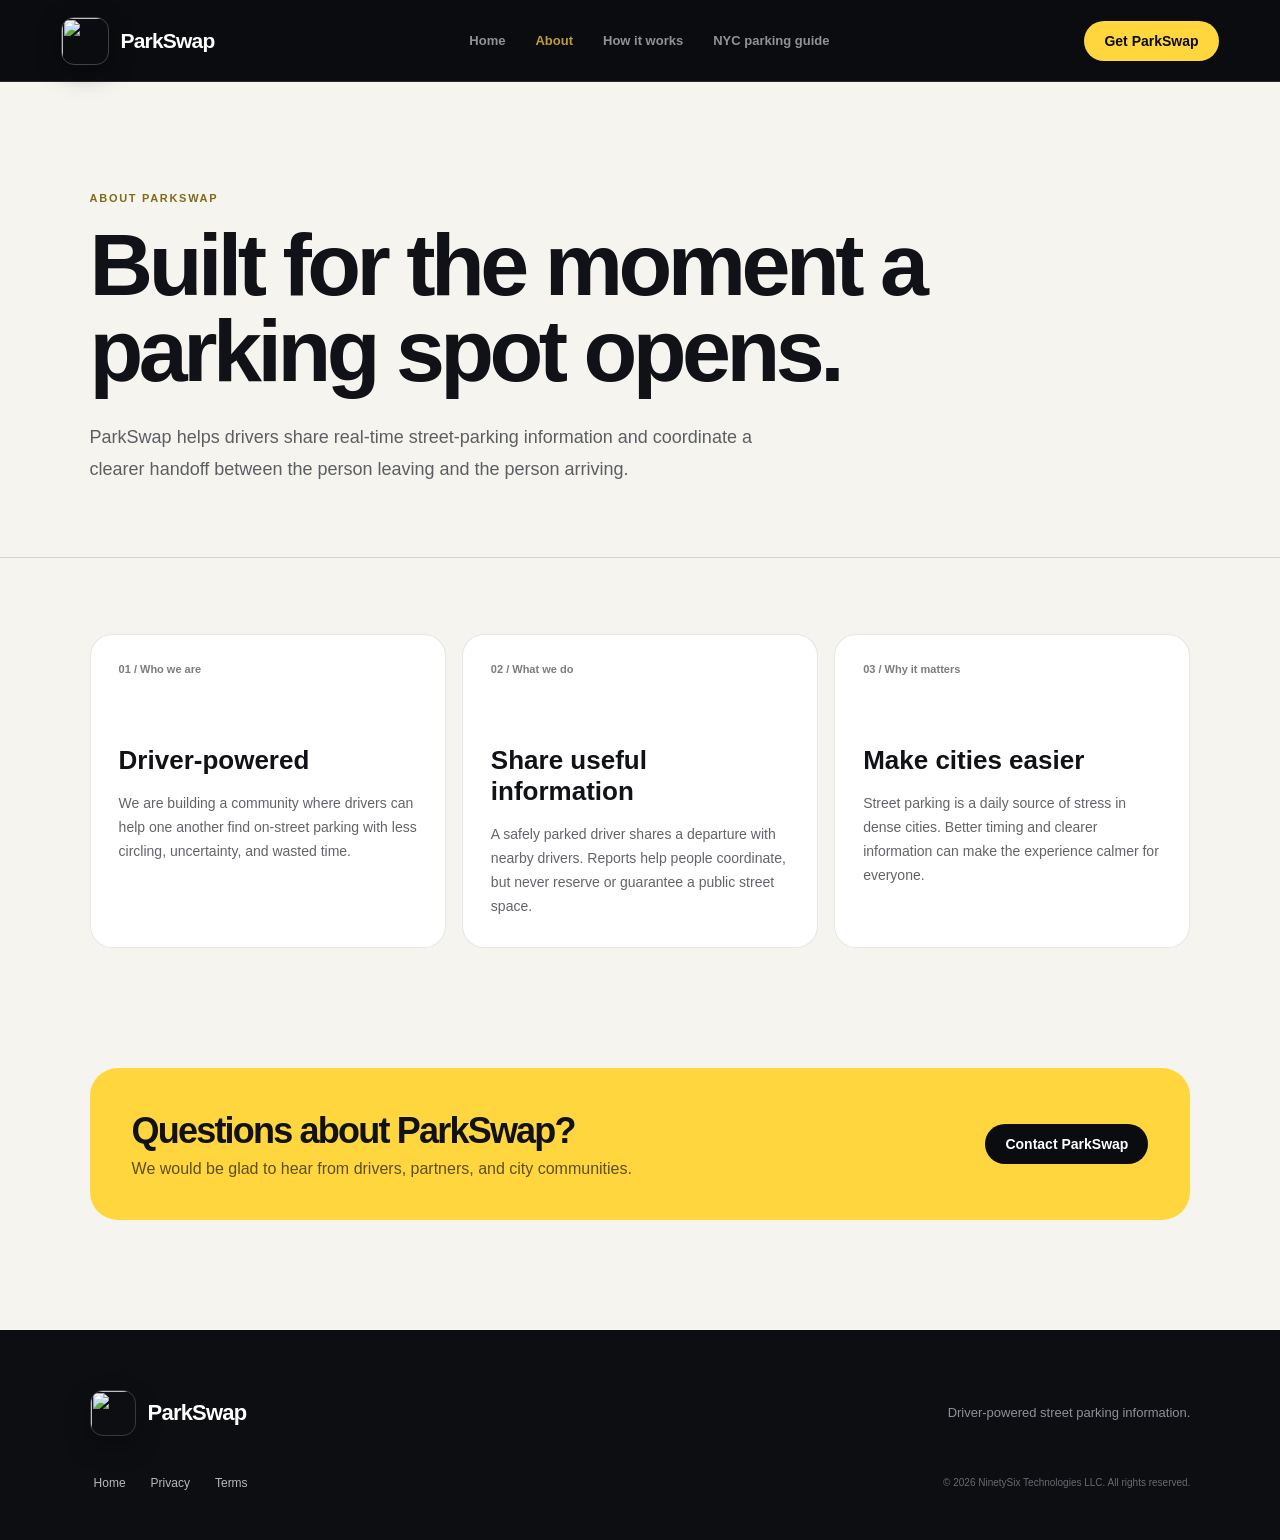
==== commit 5fbb82d6: "Improve ParkSwap SEO and NYC parking guide" ====
--- a/aboutUs/index.html
+++ b/aboutUs/index.html
@@ -4,11 +4,12 @@
   <meta charset="utf-8">
   <meta name="viewport" content="width=device-width, initial-scale=1">
   <meta name="description" content="Learn why ParkSwap is building a calmer, community-powered way to find and share street parking information.">
-  <link rel="canonical" href="https://parkswap.com/aboutUs">
-  <meta property="og:type" content="website">
+  <link rel="canonical" href="https://parkswap.com/aboutUs/">
+  <meta property="og:type" content="website"><meta property="og:site_name" content="ParkSwap">
   <meta property="og:title" content="About ParkSwap">
   <meta property="og:description" content="A driver-powered parking community built around clearer, faster street-spot handoffs.">
-  <meta property="og:url" content="https://parkswap.com/aboutUs">
+  <meta property="og:url" content="https://parkswap.com/aboutUs/"><meta property="og:image" content="https://parkswap.com/assets/parkswap-nyc-blue-hour-v2.jpg">
+  <meta name="twitter:card" content="summary_large_image"><meta name="twitter:title" content="About ParkSwap"><meta name="twitter:description" content="A driver-powered parking community built around clearer, faster street-spot handoffs."><meta name="twitter:image" content="https://parkswap.com/assets/parkswap-nyc-blue-hour-v2.jpg">
   <link rel="icon" type="image/png" href="../parkswap-app-icon.png">
   <link rel="apple-touch-icon" href="../parkswap-app-icon.png">
   <title>ParkSwap | About Us</title>
--- a/pages.css
+++ b/pages.css
@@ -0,0 +1 @@
+.content-page{background:#f5f4ef;color:#111217}.content-page .site-header{position:sticky;top:0;background:#0b0c0f}.content-page .site-header nav a{color:#c5c6ca}.content-page .site-header nav a[aria-current="page"]{color:#ffd63d}.content-shell{width:min(1120px,86vw);margin:0 auto}.page-hero{padding:110px 0 72px;border-bottom:1px solid rgba(11,12,15,.12)}.page-hero .kicker{margin-bottom:18px}.page-hero h1{font-size:clamp(52px,7vw,88px);letter-spacing:-4.5px;max-width:980px}.page-hero p{max-width:720px;font-size:18px;line-height:1.75;color:#5c5e63;margin:28px 0 0}.page-content{padding:76px 0 120px;display:grid;grid-template-columns:240px minmax(0,760px);gap:70px;align-items:start}.page-aside{position:sticky;top:118px;padding:20px;border:1px solid rgba(11,12,15,.12);border-radius:18px;background:#fff}.page-aside strong{display:block;font-size:12px;text-transform:uppercase;letter-spacing:1.3px;margin-bottom:12px}.page-aside a{display:block;padding:8px 0;color:#686a70;font-size:13px}.prose{font-size:16px;line-height:1.82;color:#383a3f}.prose h2{font-size:32px;line-height:1.15;letter-spacing:-1.3px;color:#111217;margin:58px 0 18px}.prose h2:first-child{margin-top:0}.prose h3{font-size:20px;color:#111217;margin:38px 0 12px}.prose p{margin:0 0 20px}.prose ul,.prose ol{padding-left:22px;margin:0 0 26px}.prose li{margin:0 0 12px}.prose a{text-decoration:underline;text-underline-offset:3px}.about-grid{display:grid;grid-template-columns:repeat(3,1fr);gap:16px}.about-card{background:#fff;border:1px solid rgba(11,12,15,.1);border-radius:22px;padding:28px}.about-card .step-number{display:block;margin-bottom:70px}.about-card h2{font-size:26px;margin:0 0 16px}.about-card p{font-size:14px;line-height:1.7;color:#62646a;margin:0}.contact-band{margin:0 auto 110px;padding:42px;border-radius:28px;background:#ffd63d;display:flex;align-items:center;justify-content:space-between;gap:30px}.contact-band h2{font-size:36px;letter-spacing:-1.8px;margin:0}.contact-band p{margin:8px 0 0;color:#5d501b}.article-meta{display:flex;gap:16px;margin-top:24px;font-size:12px;text-transform:uppercase;letter-spacing:1px;color:#77797e}.article-hero{max-width:900px}.article-prose{max-width:780px;margin:0 auto}.article-callout{padding:18px 20px;background:#fff8d8;border:1px solid #e8cd59;border-radius:14px;margin:32px 0;font-size:14px;line-height:1.65}.legacy-notice{padding:18px 20px;background:#fff8d8;border:1px solid #e8cd59;border-radius:14px;margin-bottom:34px;font-size:13px;line-height:1.6}.not-found{text-align:center;padding:140px 20px 170px}.not-found h1{margin:0 auto 24px}.not-found p{color:#686a70;margin-bottom:30px}@media(max-width:900px){.page-content{grid-template-columns:1fr;gap:30px}.page-aside{position:static}.about-grid{grid-template-columns:1fr}.about-card .step-number{margin-bottom:35px}.contact-band{align-items:flex-start;flex-direction:column}}@media(max-width:700px){.content-shell{width:auto;margin:0 20px}.page-hero{padding:75px 0 52px}.page-hero h1{font-size:50px;letter-spacing:-3px}.page-hero p{font-size:16px}.page-content{padding:52px 0 85px}.prose{font-size:15px}.prose h2{font-size:28px}.contact-band{margin-bottom:75px;padding:30px 24px}.contact-band h2{font-size:30px}}
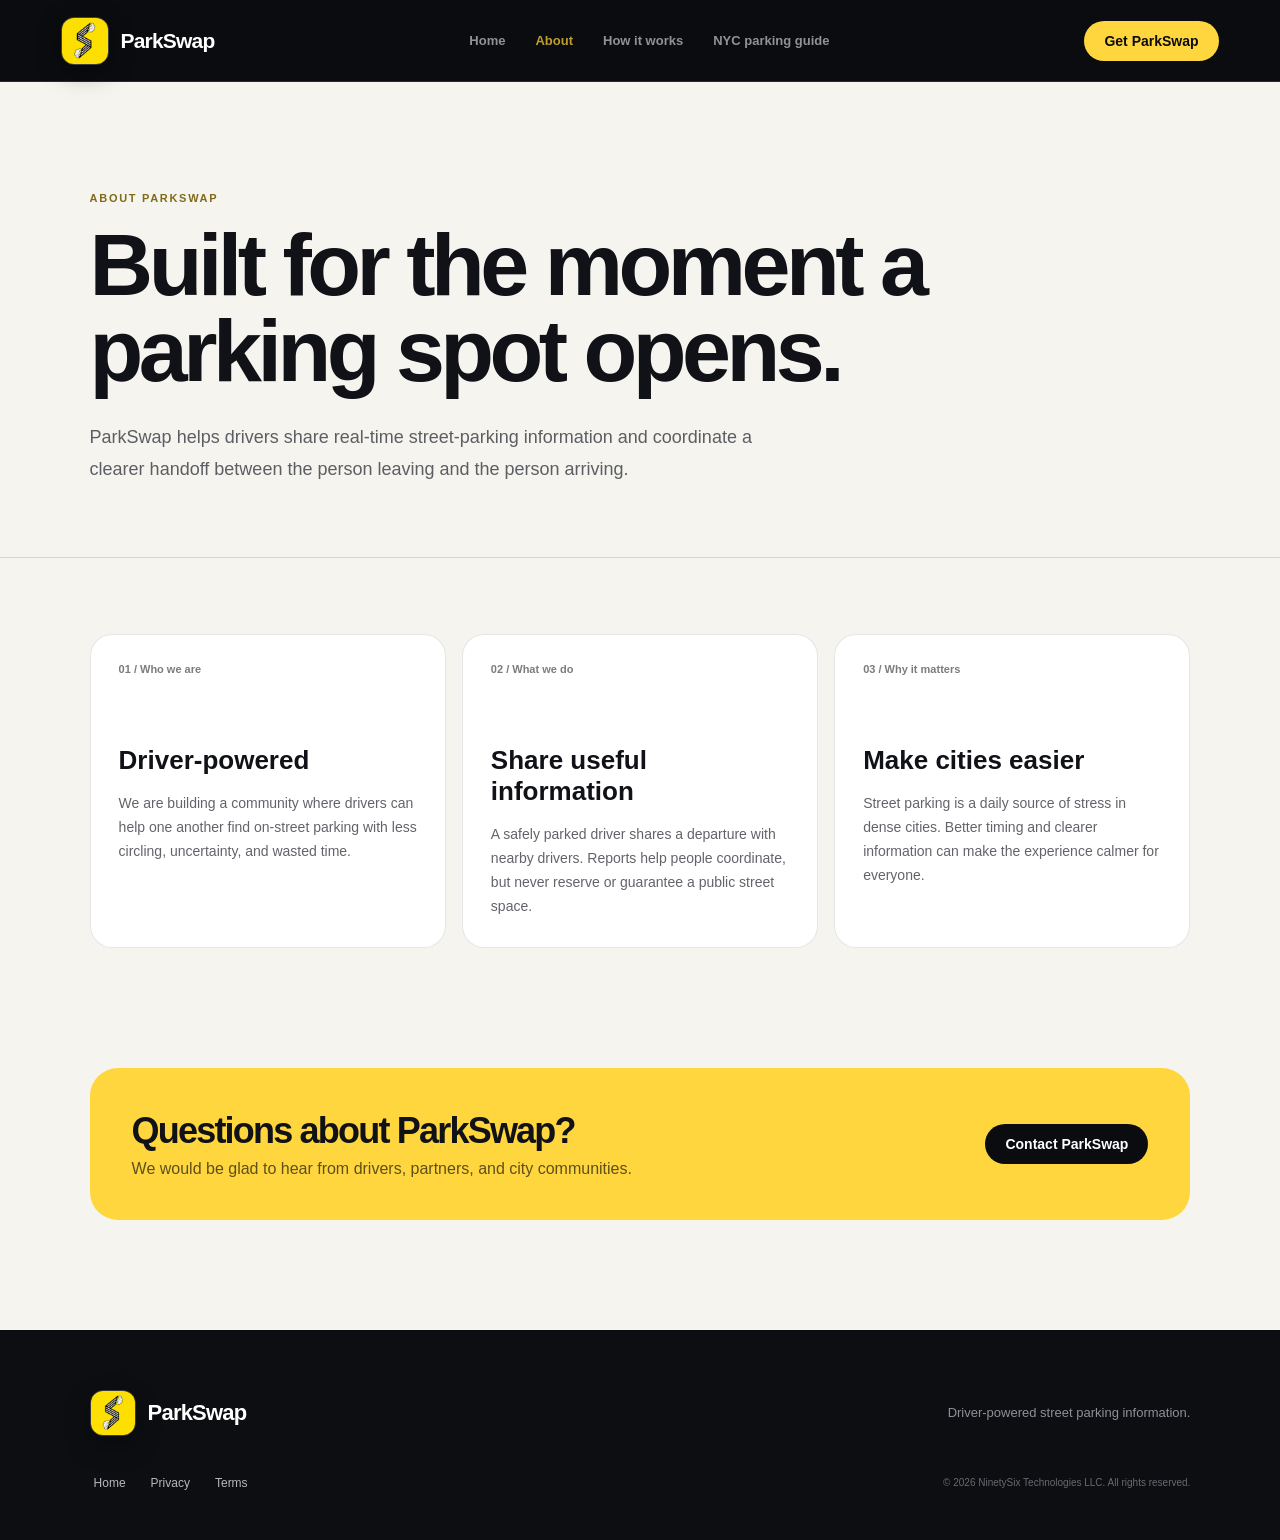
==== commit e28c71d8: "Apply approved ParkSwap S logo across public branding" ====
--- a/aboutUs/index.html
+++ b/aboutUs/index.html
@@ -10,8 +10,8 @@
   <meta property="og:description" content="A driver-powered parking community built around clearer, faster street-spot handoffs.">
   <meta property="og:url" content="https://parkswap.com/aboutUs/"><meta property="og:image" content="https://parkswap.com/assets/parkswap-nyc-blue-hour-v2.jpg">
   <meta name="twitter:card" content="summary_large_image"><meta name="twitter:title" content="About ParkSwap"><meta name="twitter:description" content="A driver-powered parking community built around clearer, faster street-spot handoffs."><meta name="twitter:image" content="https://parkswap.com/assets/parkswap-nyc-blue-hour-v2.jpg">
-  <link rel="icon" type="image/png" href="../parkswap-app-icon.png">
-  <link rel="apple-touch-icon" href="../parkswap-app-icon.png">
+  <link rel="icon" type="image/png" href="../parkswap-s-icon-v2.png">
+  <link rel="apple-touch-icon" href="../parkswap-s-icon-v2.png">
   <title>ParkSwap | About Us</title>
   <link rel="preconnect" href="https://fonts.googleapis.com">
   <link rel="preconnect" href="https://fonts.gstatic.com" crossorigin>
@@ -21,7 +21,7 @@
 </head>
 <body class="content-page">
   <header class="site-header">
-    <a class="brand" href="../" aria-label="ParkSwap home"><img class="brand-app-icon" src="../parkswap-app-icon.png" alt=""><span>ParkSwap</span></a>
+    <a class="brand" href="../" aria-label="ParkSwap home"><img class="brand-app-icon" src="../parkswap-s-icon-v2.png" alt=""><span>ParkSwap</span></a>
     <nav aria-label="Primary navigation"><a href="../" >Home</a><a href="./" aria-current="page">About</a><a href="../#journey">How it works</a><a href="../nyc-parking/">NYC parking guide</a></nav>
     <a class="button button-small button-dark" href="https://apps.apple.com/us/app/parkswap-swap-your-spot/id1494510599">Get ParkSwap</a>
   </header>
@@ -36,6 +36,6 @@
     </section>
     <section class="contact-band content-shell"><div><h2>Questions about ParkSwap?</h2><p>We would be glad to hear from drivers, partners, and city communities.</p></div><a class="button button-dark button-small" href="mailto:contact@parkswap.com">Contact ParkSwap</a></section>
   </main>
-  <footer><a class="brand brand-footer" href="../" aria-label="ParkSwap home"><img class="brand-app-icon" src="../parkswap-app-icon.png" alt=""><span>ParkSwap</span></a><p>Driver-powered street parking information.</p><div><a href="../">Home</a><a href="../privacy/">Privacy</a><a href="../terms/">Terms</a></div><small>© 2026 NinetySix Technologies LLC. All rights reserved.</small></footer>
+  <footer><a class="brand brand-footer" href="../" aria-label="ParkSwap home"><img class="brand-app-icon" src="../parkswap-s-icon-v2.png" alt=""><span>ParkSwap</span></a><p>Driver-powered street parking information.</p><div><a href="../">Home</a><a href="../privacy/">Privacy</a><a href="../terms/">Terms</a></div><small>© 2026 NinetySix Technologies LLC. All rights reserved.</small></footer>
 </body>
 </html>
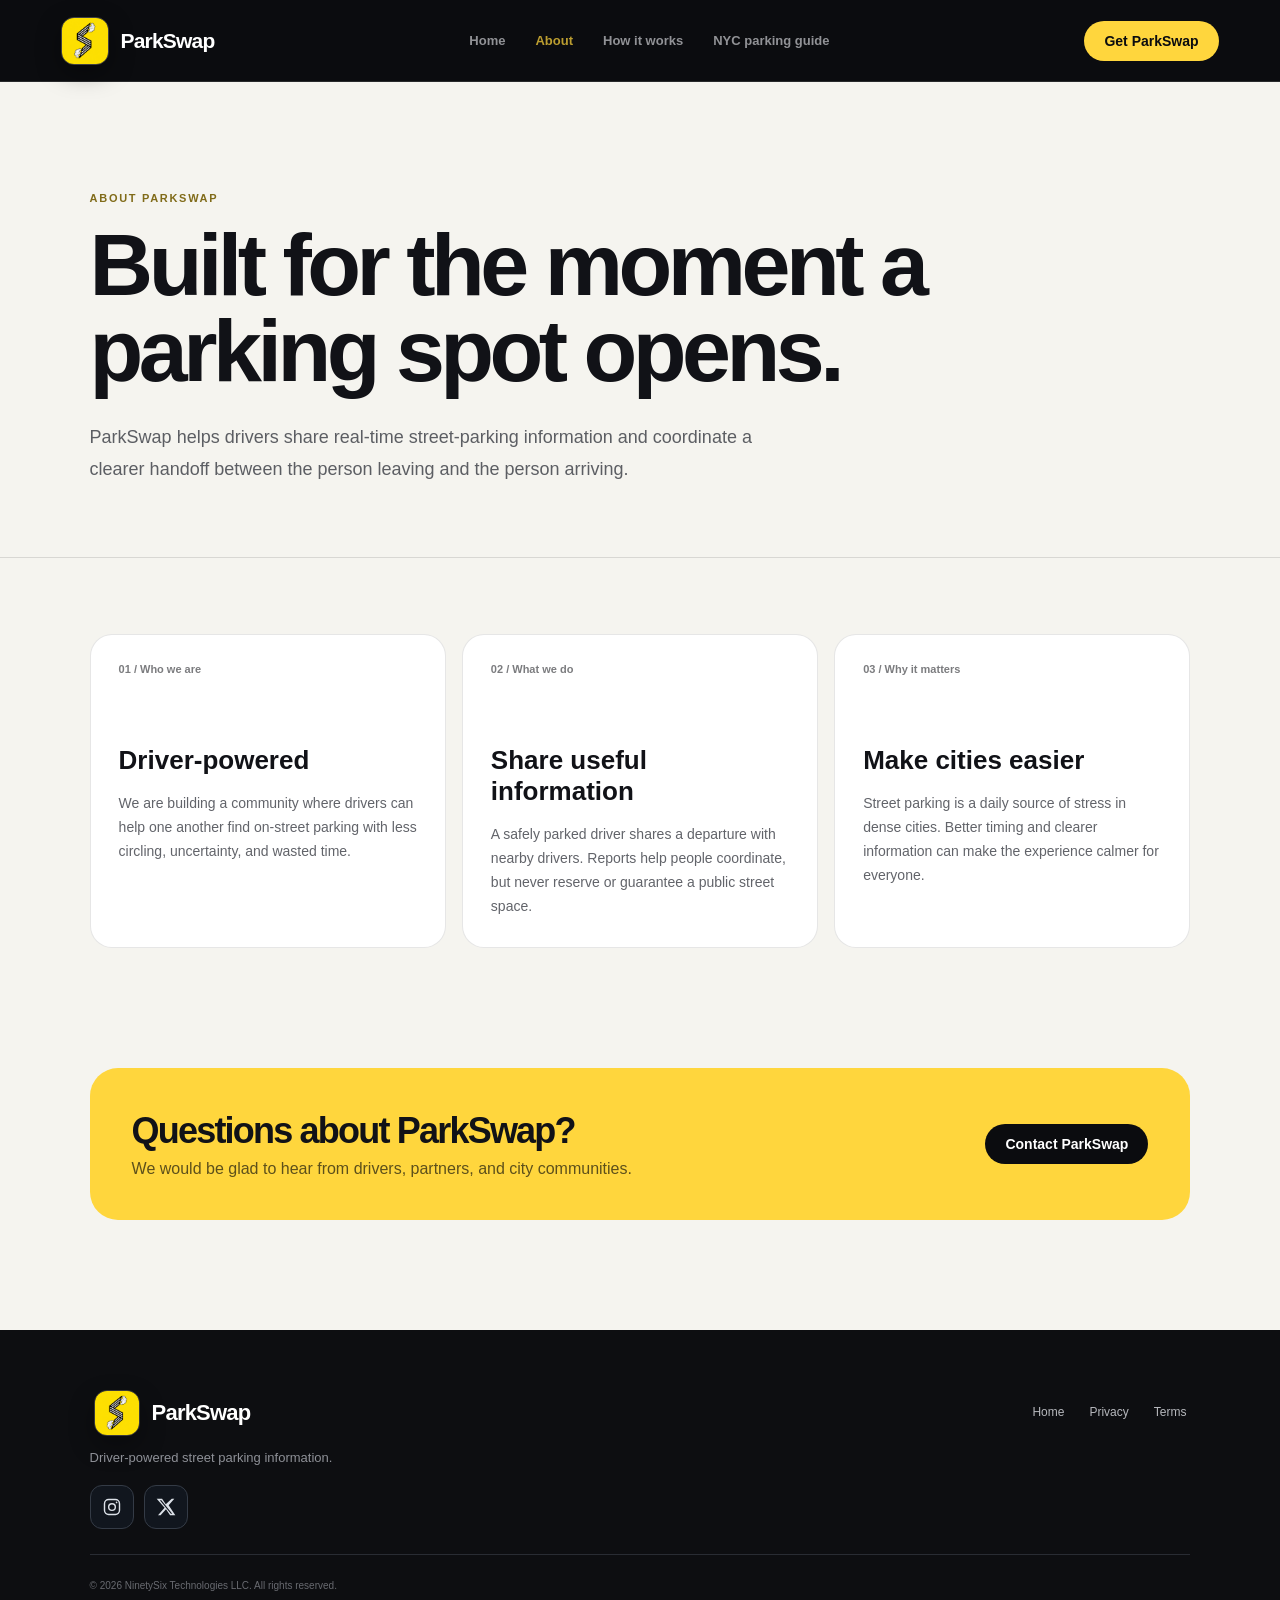
==== commit 45beb117: "Add official Instagram and X icons grouped beneath ParkSwap footer branding" ====
--- a/aboutUs/index.html
+++ b/aboutUs/index.html
@@ -8,8 +8,8 @@
   <meta property="og:type" content="website"><meta property="og:site_name" content="ParkSwap">
   <meta property="og:title" content="About ParkSwap">
   <meta property="og:description" content="A driver-powered parking community built around clearer, faster street-spot handoffs.">
-  <meta property="og:url" content="https://parkswap.com/aboutUs/"><meta property="og:image" content="https://parkswap.com/assets/parkswap-nyc-blue-hour-v2.jpg">
-  <meta name="twitter:card" content="summary_large_image"><meta name="twitter:title" content="About ParkSwap"><meta name="twitter:description" content="A driver-powered parking community built around clearer, faster street-spot handoffs."><meta name="twitter:image" content="https://parkswap.com/assets/parkswap-nyc-blue-hour-v2.jpg">
+  <meta property="og:url" content="https://parkswap.com/aboutUs/"><meta property="og:image" content="https://parkswap.com/assets/parkswap-share-approved-v3.png">
+  <meta name="twitter:card" content="summary_large_image"><meta name="twitter:title" content="About ParkSwap"><meta name="twitter:description" content="A driver-powered parking community built around clearer, faster street-spot handoffs."><meta name="twitter:image" content="https://parkswap.com/assets/parkswap-share-approved-v3.png">
   <link rel="icon" type="image/png" href="../parkswap-s-icon-v2.png">
   <link rel="apple-touch-icon" href="../parkswap-s-icon-v2.png">
   <title>ParkSwap | About Us</title>
@@ -36,6 +36,6 @@
     </section>
     <section class="contact-band content-shell"><div><h2>Questions about ParkSwap?</h2><p>We would be glad to hear from drivers, partners, and city communities.</p></div><a class="button button-dark button-small" href="mailto:contact@parkswap.com">Contact ParkSwap</a></section>
   </main>
-  <footer><a class="brand brand-footer" href="../" aria-label="ParkSwap home"><img class="brand-app-icon" src="../parkswap-s-icon-v2.png" alt=""><span>ParkSwap</span></a><p>Driver-powered street parking information.</p><div><a href="../">Home</a><a href="../privacy/">Privacy</a><a href="../terms/">Terms</a></div><small>© 2026 NinetySix Technologies LLC. All rights reserved.</small></footer>
+  <footer><div class="footer-brand"><a class="brand brand-footer" href="../" aria-label="ParkSwap home"><img class="brand-app-icon" src="../parkswap-s-icon-v2.png" alt=""><span>ParkSwap</span></a><p>Driver-powered street parking information.</p><nav class="footer-social" aria-label="ParkSwap social media"><a class="social-link" href="https://www.instagram.com/parkswap.app/" target="_blank" rel="noopener noreferrer" aria-label="ParkSwap on Instagram, @parkswap.app (opens in a new tab)" title="Instagram · @parkswap.app"><svg viewBox="0 0 24 24" width="20" height="20" fill="none" stroke="currentColor" stroke-width="1.7" aria-hidden="true" focusable="false"><rect x="3" y="3" width="18" height="18" rx="5"/><circle cx="12" cy="12" r="4"/><circle cx="17.5" cy="6.5" r="1" fill="currentColor" stroke="none"/></svg></a><a class="social-link" href="https://x.com/parkswap_app" target="_blank" rel="noopener noreferrer" aria-label="ParkSwap on X, @parkswap_app (opens in a new tab)" title="X · @parkswap_app"><svg viewBox="0 0 24 24" width="20" height="20" fill="currentColor" aria-hidden="true" focusable="false"><path d="M18.9 2H22l-6.8 7.8L23.2 22h-6.3L12 14.6 5.5 22H2.4l7.9-9.1L.8 2h6.5l4.4 6.7L18.9 2Zm-1.1 18h1.7L6.4 4H4.6l13.2 16Z"/></svg></a></nav></div><div><a href="../">Home</a><a href="../privacy/">Privacy</a><a href="../terms/">Terms</a></div><small>© 2026 NinetySix Technologies LLC. All rights reserved.</small></footer>
 </body>
 </html>
--- a/pages.css
+++ b/pages.css
@@ -1 +1,3 @@
 .content-page{background:#f5f4ef;color:#111217}.content-page .site-header{position:sticky;top:0;background:#0b0c0f}.content-page .site-header nav a{color:#c5c6ca}.content-page .site-header nav a[aria-current="page"]{color:#ffd63d}.content-shell{width:min(1120px,86vw);margin:0 auto}.page-hero{padding:110px 0 72px;border-bottom:1px solid rgba(11,12,15,.12)}.page-hero .kicker{margin-bottom:18px}.page-hero h1{font-size:clamp(52px,7vw,88px);letter-spacing:-4.5px;max-width:980px}.page-hero p{max-width:720px;font-size:18px;line-height:1.75;color:#5c5e63;margin:28px 0 0}.page-content{padding:76px 0 120px;display:grid;grid-template-columns:240px minmax(0,760px);gap:70px;align-items:start}.page-aside{position:sticky;top:118px;padding:20px;border:1px solid rgba(11,12,15,.12);border-radius:18px;background:#fff}.page-aside strong{display:block;font-size:12px;text-transform:uppercase;letter-spacing:1.3px;margin-bottom:12px}.page-aside a{display:block;padding:8px 0;color:#686a70;font-size:13px}.prose{font-size:16px;line-height:1.82;color:#383a3f}.prose h2{font-size:32px;line-height:1.15;letter-spacing:-1.3px;color:#111217;margin:58px 0 18px}.prose h2:first-child{margin-top:0}.prose h3{font-size:20px;color:#111217;margin:38px 0 12px}.prose p{margin:0 0 20px}.prose ul,.prose ol{padding-left:22px;margin:0 0 26px}.prose li{margin:0 0 12px}.prose a{text-decoration:underline;text-underline-offset:3px}.about-grid{display:grid;grid-template-columns:repeat(3,1fr);gap:16px}.about-card{background:#fff;border:1px solid rgba(11,12,15,.1);border-radius:22px;padding:28px}.about-card .step-number{display:block;margin-bottom:70px}.about-card h2{font-size:26px;margin:0 0 16px}.about-card p{font-size:14px;line-height:1.7;color:#62646a;margin:0}.contact-band{margin:0 auto 110px;padding:42px;border-radius:28px;background:#ffd63d;display:flex;align-items:center;justify-content:space-between;gap:30px}.contact-band h2{font-size:36px;letter-spacing:-1.8px;margin:0}.contact-band p{margin:8px 0 0;color:#5d501b}.article-meta{display:flex;gap:16px;margin-top:24px;font-size:12px;text-transform:uppercase;letter-spacing:1px;color:#77797e}.article-hero{max-width:900px}.article-prose{max-width:780px;margin:0 auto}.article-callout{padding:18px 20px;background:#fff8d8;border:1px solid #e8cd59;border-radius:14px;margin:32px 0;font-size:14px;line-height:1.65}.legacy-notice{padding:18px 20px;background:#fff8d8;border:1px solid #e8cd59;border-radius:14px;margin-bottom:34px;font-size:13px;line-height:1.6}.not-found{text-align:center;padding:140px 20px 170px}.not-found h1{margin:0 auto 24px}.not-found p{color:#686a70;margin-bottom:30px}@media(max-width:900px){.page-content{grid-template-columns:1fr;gap:30px}.page-aside{position:static}.about-grid{grid-template-columns:1fr}.about-card .step-number{margin-bottom:35px}.contact-band{align-items:flex-start;flex-direction:column}}@media(max-width:700px){.content-shell{width:auto;margin:0 20px}.page-hero{padding:75px 0 52px}.page-hero h1{font-size:50px;letter-spacing:-3px}.page-hero p{font-size:16px}.page-content{padding:52px 0 85px}.prose{font-size:15px}.prose h2{font-size:28px}.contact-band{margin-bottom:75px;padding:30px 24px}.contact-band h2{font-size:30px}}
+footer>div{flex-wrap:wrap}footer .social-link{display:inline-flex;align-items:center;justify-content:center;width:44px;height:44px;flex-shrink:0;color:#dce1e8;border:1px solid #343b46;border-radius:12px;background:#11161e}footer .social-link:hover{color:#ffc928;border-color:#ffc928;background:#1a2029}footer .social-link svg{display:block}footer .social-link:focus-visible{outline:3px solid #529dff;outline-offset:5px;border-radius:12px}
+footer>.footer-brand{display:block}footer .footer-brand p{text-align:left;margin:14px 0 0}footer .footer-social{display:flex;gap:10px;margin-top:20px}footer>div:not(.footer-brand){justify-content:flex-end;align-self:start}footer>small{grid-column:1/-1;text-align:left;padding-top:25px;border-top:1px solid #292c33}@media(max-width:700px){footer>div:not(.footer-brand){justify-content:flex-start}}
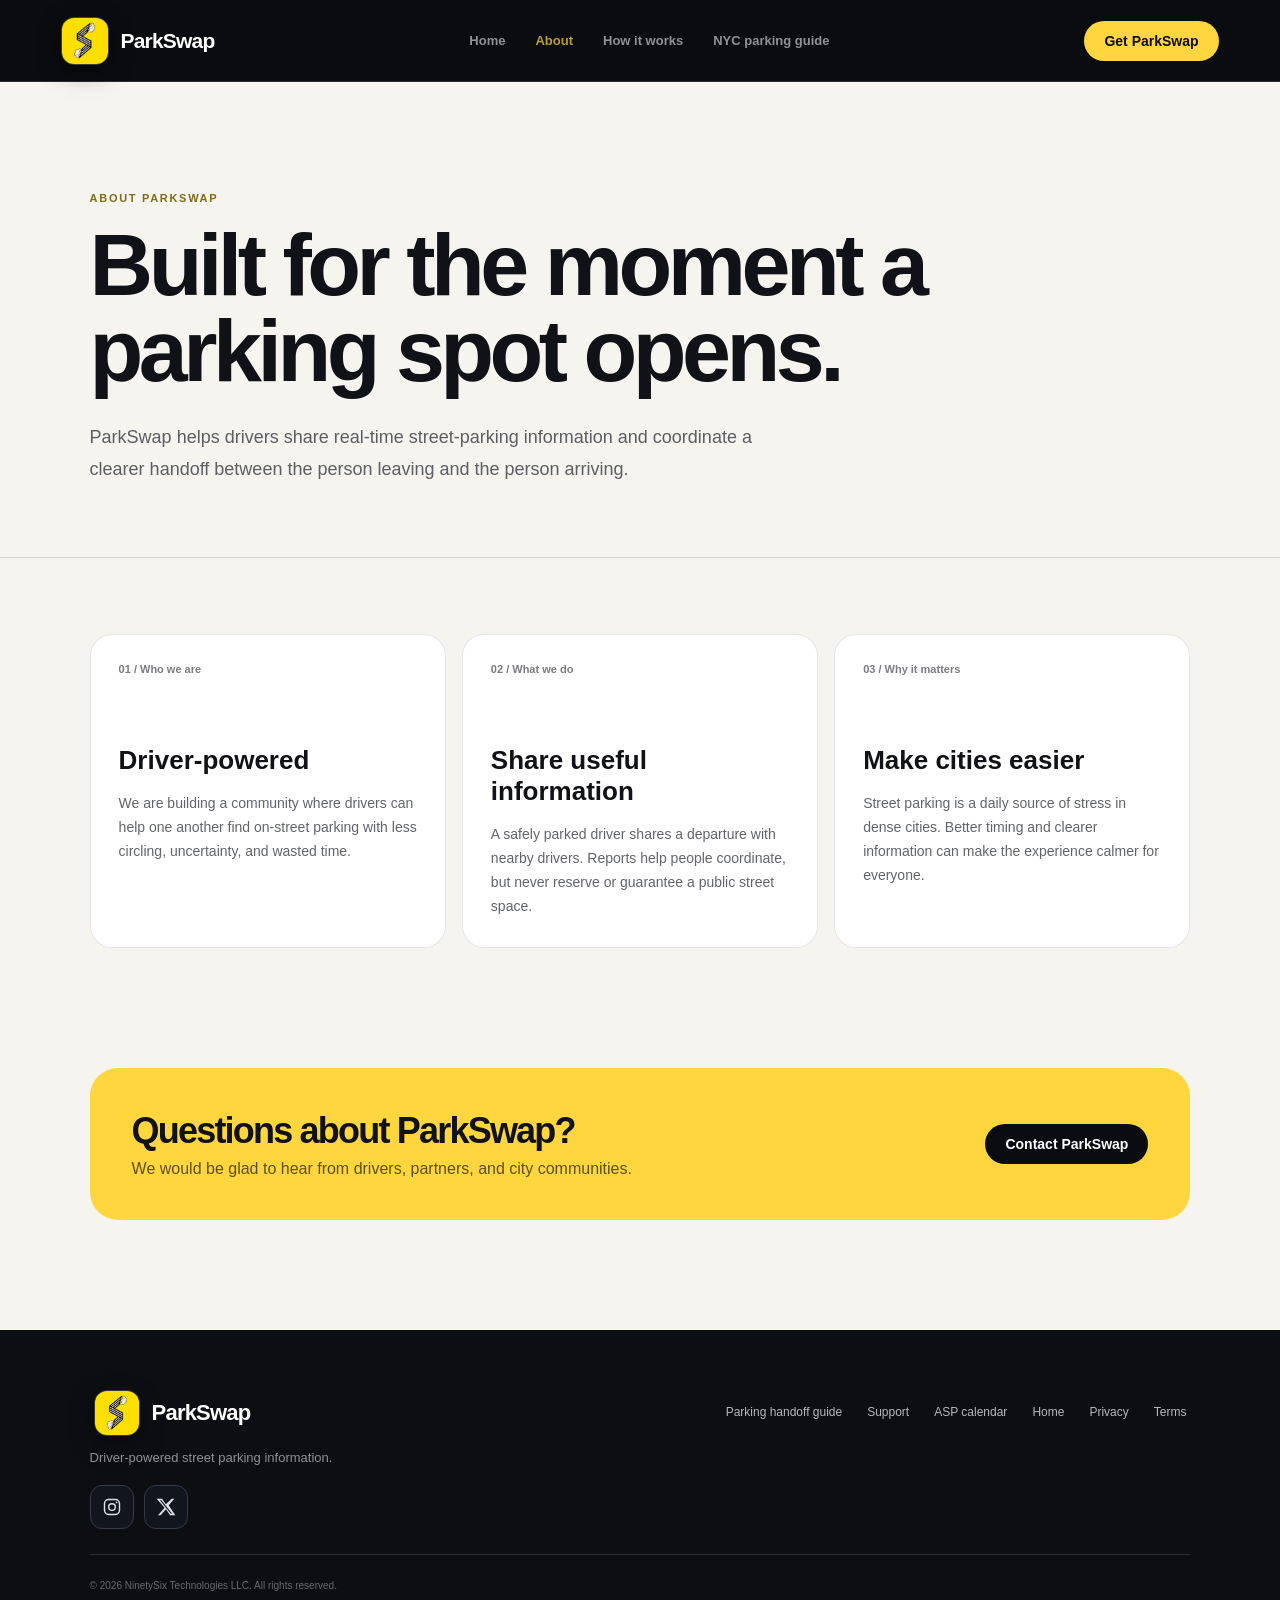
==== commit 3ba8e3f7: "Strengthen NYC search architecture and publish ParkSwap support" ====
--- a/aboutUs/index.html
+++ b/aboutUs/index.html
@@ -36,6 +36,6 @@
     </section>
     <section class="contact-band content-shell"><div><h2>Questions about ParkSwap?</h2><p>We would be glad to hear from drivers, partners, and city communities.</p></div><a class="button button-dark button-small" href="mailto:contact@parkswap.com">Contact ParkSwap</a></section>
   </main>
-  <footer><div class="footer-brand"><a class="brand brand-footer" href="../" aria-label="ParkSwap home"><img class="brand-app-icon" src="../parkswap-s-icon-v2.png" alt=""><span>ParkSwap</span></a><p>Driver-powered street parking information.</p><nav class="footer-social" aria-label="ParkSwap social media"><a class="social-link" href="https://www.instagram.com/parkswap.app/" target="_blank" rel="noopener noreferrer" aria-label="ParkSwap on Instagram, @parkswap.app (opens in a new tab)" title="Instagram · @parkswap.app"><svg viewBox="0 0 24 24" width="20" height="20" fill="none" stroke="currentColor" stroke-width="1.7" aria-hidden="true" focusable="false"><rect x="3" y="3" width="18" height="18" rx="5"/><circle cx="12" cy="12" r="4"/><circle cx="17.5" cy="6.5" r="1" fill="currentColor" stroke="none"/></svg></a><a class="social-link" href="https://x.com/parkswap_app" target="_blank" rel="noopener noreferrer" aria-label="ParkSwap on X, @parkswap_app (opens in a new tab)" title="X · @parkswap_app"><svg viewBox="0 0 24 24" width="20" height="20" fill="currentColor" aria-hidden="true" focusable="false"><path d="M18.9 2H22l-6.8 7.8L23.2 22h-6.3L12 14.6 5.5 22H2.4l7.9-9.1L.8 2h6.5l4.4 6.7L18.9 2Zm-1.1 18h1.7L6.4 4H4.6l13.2 16Z"/></svg></a></nav></div><div><a href="../">Home</a><a href="../privacy/">Privacy</a><a href="../terms/">Terms</a></div><small>© 2026 NinetySix Technologies LLC. All rights reserved.</small></footer>
+  <footer><div class="footer-brand"><a class="brand brand-footer" href="../" aria-label="ParkSwap home"><img class="brand-app-icon" src="../parkswap-s-icon-v2.png" alt=""><span>ParkSwap</span></a><p>Driver-powered street parking information.</p><nav class="footer-social" aria-label="ParkSwap social media"><a class="social-link" href="https://www.instagram.com/parkswap.app/" target="_blank" rel="noopener noreferrer" aria-label="ParkSwap on Instagram, @parkswap.app (opens in a new tab)" title="Instagram · @parkswap.app"><svg viewBox="0 0 24 24" width="20" height="20" fill="none" stroke="currentColor" stroke-width="1.7" aria-hidden="true" focusable="false"><rect x="3" y="3" width="18" height="18" rx="5"/><circle cx="12" cy="12" r="4"/><circle cx="17.5" cy="6.5" r="1" fill="currentColor" stroke="none"/></svg></a><a class="social-link" href="https://x.com/parkswap_app" target="_blank" rel="noopener noreferrer" aria-label="ParkSwap on X, @parkswap_app (opens in a new tab)" title="X · @parkswap_app"><svg viewBox="0 0 24 24" width="20" height="20" fill="currentColor" aria-hidden="true" focusable="false"><path d="M18.9 2H22l-6.8 7.8L23.2 22h-6.3L12 14.6 5.5 22H2.4l7.9-9.1L.8 2h6.5l4.4 6.7L18.9 2Zm-1.1 18h1.7L6.4 4H4.6l13.2 16Z"/></svg></a></nav></div><div><a href="/blog-detail/">Parking handoff guide</a><a href="/support/">Support</a><a href="/nyc-parking/#calendar">ASP calendar</a><a href="../">Home</a><a href="../privacy/">Privacy</a><a href="../terms/">Terms</a></div><small>© 2026 NinetySix Technologies LLC. All rights reserved.</small></footer>
 </body>
 </html>
